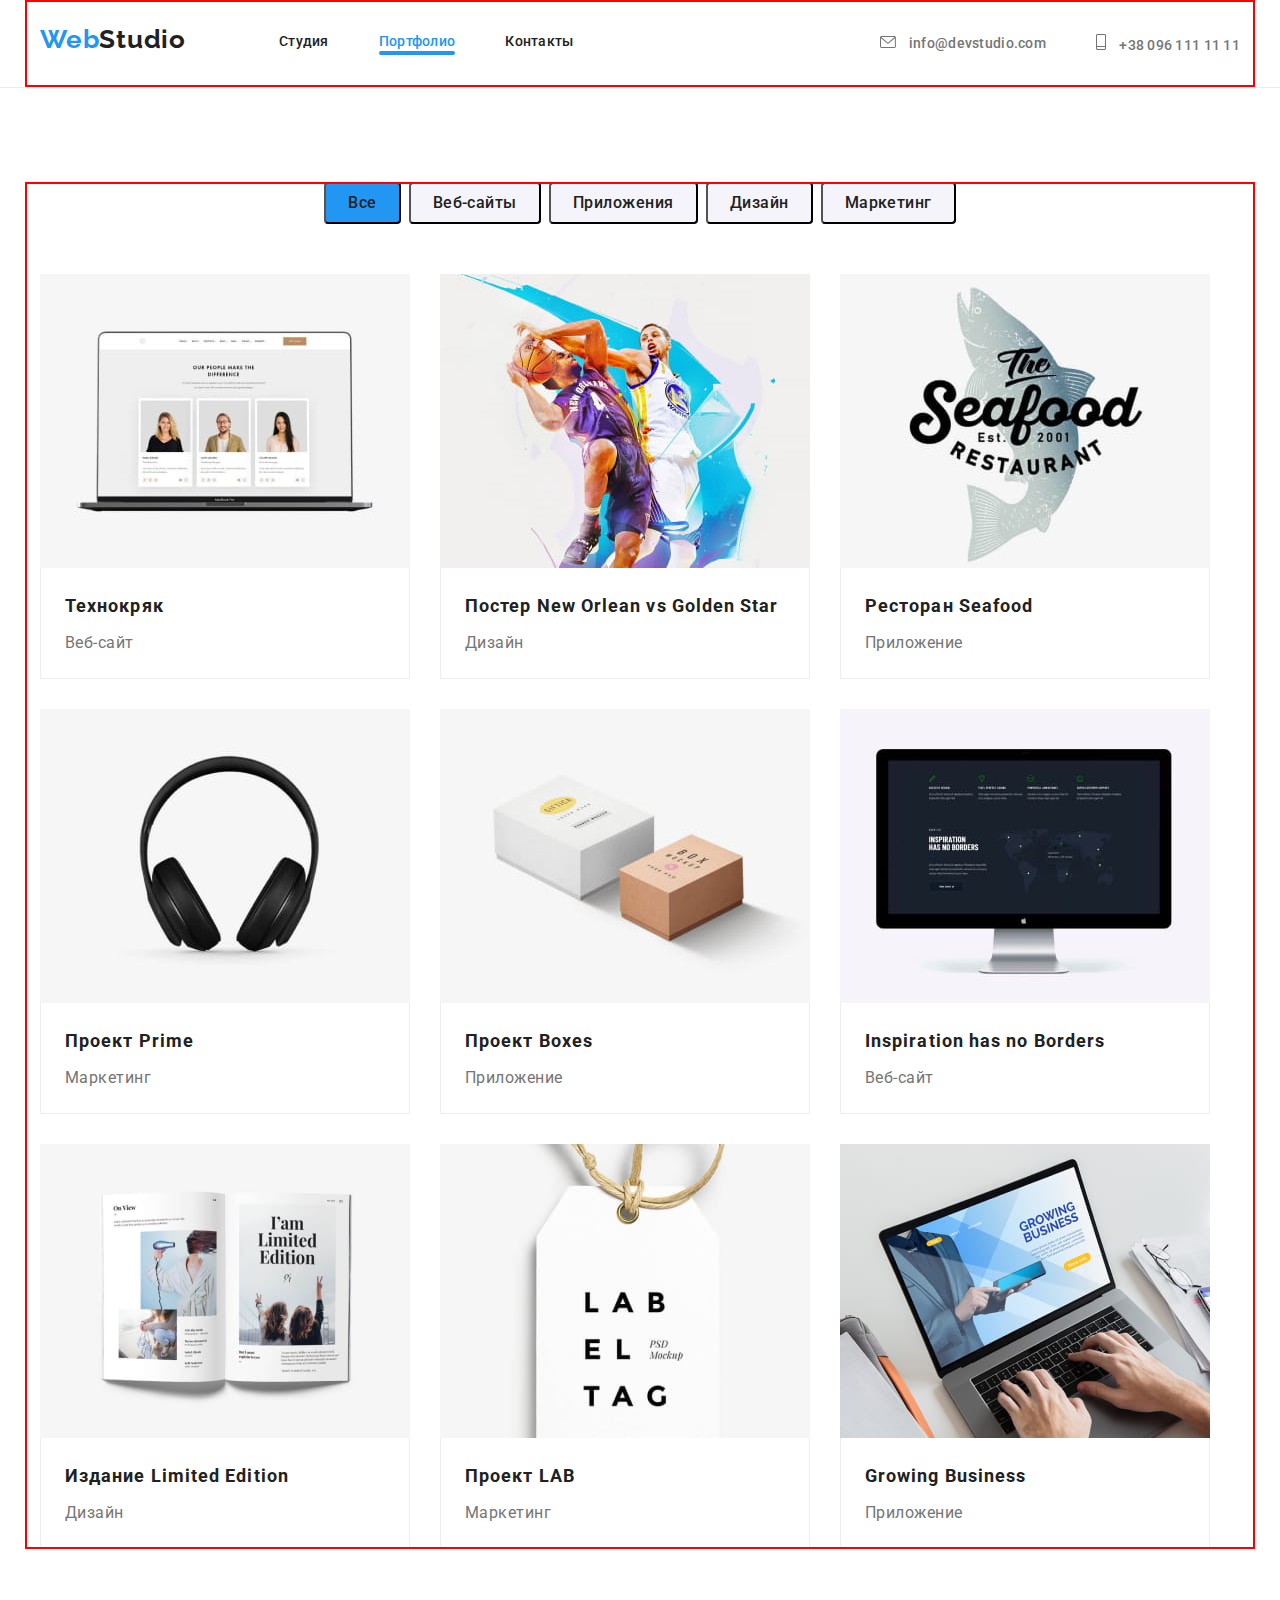
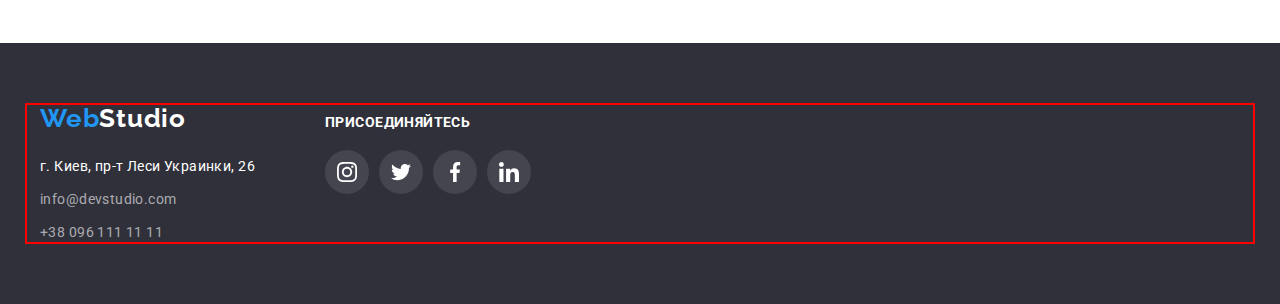
==== portfolio.html @ d6444de2 "Initial commit" ====
<!DOCTYPE html>
<html lang="ru">
  <head>
    <meta charset="UTF-8" />
    <meta http-equiv="X-UA-Compatible" content="IE=edge" />
    <meta name="viewport" content="width=device-width, initial-scale=1.0" />
    <title>WebStudio</title>
    <!--Fonts start-->
    <link rel="preconnect" href="https://fonts.googleapis.com" />
    <link rel="preconnect" href="https://fonts.gstatic.com" crossorigin />
    <link
      href="https://fonts.googleapis.com/css2?family=Raleway:wght@700&family=Roboto:wght@400;500;700;900&display=swap"
      rel="stylesheet"
    />
    <!--Fonts end-->

    <!--Normalize  start-->
    <link
      rel="stylesheet"
      href="https://cdnjs.cloudflare.com/ajax/libs/modern-normalize/1.1.0/modern-normalize.min.css"
      integrity="sha512-wpPYUAdjBVSE4KJnH1VR1HeZfpl1ub8YT/NKx4PuQ5NmX2tKuGu6U/JRp5y+Y8XG2tV+wKQpNHVUX03MfMFn9Q=="
      crossorigin="anonymous"
      referrerpolicy="no-referrer"
    />
    <!--Normalize  end-->
    <link rel="stylesheet" href="./css/styles.css" />
  </head>
  <body>
    <!--header section-->

    <header class="header">
      <div class="conteiner header-conteiner">
        <nav class="header-nav">
          <ul class="header-list list">
            <li>
              <a class="logo link loglin" href="" lang="en"
                >Web<span class="logo-word link">Studio</span>
              </a>
            </li>
            <li class="header-item">
              <a class="header-link link" href="./index.html">Студия</a>
            </li>
            <li class="header-item">
              <a class="header-link header-link-current link" href="">Портфолио</a>
            </li>
            <li class="header-item">
              <a class="header-link link" href="">Контакты</a>
            </li>
          </ul>
        </nav>

        <ul class="header-contacts list">
          <li>
            <a class="contacts-link link conttel" href="mailto:info@devstudio.com">
              <svg class="header-icon icon icon-letter" width="16" height="12">
                <use href="./images/icons.svg#icon-envelope-hover"></use>
              </svg>
              info@devstudio.com
            </a>
          </li>
          <li>
            <a class="contacts-link link" href="tel:+380961111111">
              <svg class="header-icon icon icon-tel" width="10" height="16">
                <use href="./images/icons.svg#icon-vector"></use>
              </svg>
              +38 096 111 11 11</a
            >
          </li>
        </ul>
      </div>
    </header>

    <!--main section-->

    <main>
      <section class="portfolio-sections">
        <div class="conteiner">
          <h1 hidden>Основні розділи сайту</h1>
          <ul class="portfolio-menu list">
            <li class="menu item">
              <button class="btn light-btn current-btn" type="button">Все</button>
            </li>
            <li class="menu item">
              <button class="btn light-btn" type="button">Веб-сайты</button>
            </li>
            <li class="menu item">
              <button class="btn light-btn" type="button">Приложения</button>
            </li>
            <li class="menu item">
              <button class="btn light-btn" type="button">Дизайн</button>
            </li>
            <li class="menu item">
              <button class="btn light-btn" type="button">Маркетинг</button>
            </li>
          </ul>

          <ul class="portfolio-content list">
            <li class="content-list">
              <a class="content-item link" href="">
                <img
                  class="portfolio-pic"
                  src="./images/projec/tehno.jpg"
                  alt="Проект 1"
                  width="370"
                />
                <div class="flex-portfolio">
                  <h2 class="portfolio-title link">Технокряк</h2>
                  <p class="portfolio-subtitle link">Веб-сайт</p>
                </div>
              </a>
            </li>

            <li class="content-list">
              <a class="content-item link" href="">
                <img
                  class="portfolio-pic"
                  src="./images/projec/poster.jpg"
                  alt="Проект 2"
                  width="370"
                />
                <div class="flex-portfolio">
                  <h2 class="portfolio-title">Постер New Orlean vs Golden Star</h2>
                  <p class="portfolio-subtitle">Дизайн</p>
                </div>
              </a>
            </li>

            <li class="content-list">
              <a class="content-item link" href="">
                <img
                  class="portfolio-pic"
                  src="./images/projec/restaurant.jpg"
                  alt="Проект 3"
                  width="370"
                />
                <div class="flex-portfolio">
                  <h2 class="portfolio-title">Ресторан Seafood</h2>
                  <p class="portfolio-subtitle">Приложение</p>
                </div>
              </a>
            </li>

            <li class="content-list">
              <a class="content-item link" href="">
                <img
                  class="portfolio-pic"
                  src="./images/projec/prime.jpg"
                  alt="Проект 4"
                  width="370"
                />
                <div class="flex-portfolio">
                  <h2 class="portfolio-title">Проект Prime</h2>
                  <p class="portfolio-subtitle">Маркетинг</p>
                </div>
              </a>
            </li>

            <li class="content-list">
              <a class="content-item link" href="">
                <img
                  class="portfolio-pic"
                  src="./images/projec/boxes.jpg"
                  alt="Проект 5"
                  width="370"
                />
                <div class="flex-portfolio">
                  <h2 class="portfolio-title">Проект Boxes</h2>
                  <p class="portfolio-subtitle">Приложение</p>
                </div>
              </a>
            </li>

            <li class="content-list">
              <a class="content-item link" href="">
                <img
                  class="portfolio-pic"
                  src="./images/projec/inspiration.jpg"
                  alt="Проект 6"
                  width="370"
                />
                <div class="flex-portfolio">
                  <h2 class="portfolio-title">Inspiration has no Borders</h2>
                  <p class="portfolio-subtitle">Веб-сайт</p>
                </div>
              </a>
            </li>

            <li class="content-list">
              <a class="content-item link" href="">
                <img
                  class="portfolio-pic"
                  src="./images/projec/edition.jpg"
                  alt="Проект 7"
                  width="370"
                />
                <div class="flex-portfolio">
                  <h2 class="portfolio-title">Издание Limited Edition</h2>
                  <p class="portfolio-subtitle">Дизайн</p>
                </div>
              </a>
            </li>

            <li class="content-list">
              <a class="content-item link" href="">
                <img
                  class="portfolio-pic"
                  src="./images/projec/lab.jpg"
                  alt="Проект 8"
                  width="370"
                />
                <div class="flex-portfolio">
                  <h2 class="portfolio-title">Проект LAB</h2>
                  <p class="portfolio-subtitle">Маркетинг</p>
                </div>
              </a>
            </li>

            <li class="content-list">
              <a class="content-item link" href="">
                <img
                  class="portfolio-pic"
                  src="./images/projec/business.jpg"
                  alt="Проект 9"
                  width="370"
                />
                <div class="flex-portfolio">
                  <h2 class="portfolio-title">Growing Business</h2>
                  <p class="portfolio-subtitle">Приложение</p>
                </div>
              </a>
            </li>
          </ul>
        </div>
      </section>
    </main>

    <!--footer section-->

    <footer class="footer">
      <div class="conteiner foot-cont">
        <div class="footer-conteiner">
          <a class="logo link footlog" href="" lang="en"
            >Web<span class="footer-logo-word link">Studio</span>
          </a>

          <address class="footer-contacts">
            <ul class="contacts-list list">
              <li class="contacts-item">
                <a
                  class="contacts-link-add link"
                  href="https://goo.gl/maps/pwJf7TVeDmPE7f2x8"
                  target="_blank"
                  rel="noopener noreferrer"
                  >г. Киев, пр-т Леси Украинки, 26</a
                >
              </li>
              <li class="contacts-item">
                <a class="footer-contacts-link link" href="mailto:info@devstudio.com"
                  >info@devstudio.com</a
                >
              </li>
              <li class="contacts-item">
                <a class="footer-contacts-link link" href="tel:+380961111111">+38 096 111 11 11</a>
              </li>
            </ul>
          </address>
        </div>
        <div class="conteiner-socials">
          <h4 class="footer-socials">присоединяйтесь</h4>
          <ul class="footer-socials-list">
            <li class="footer-socials-item">
              <a
                class="footer-socials-link link"
                href=""
                target="_blank"
                rel="noopener noreferrer"
                aria-label="instagram"
              >
                <svg class="footer-socials-icon" width="20" height="20">
                  <use href="./images/icons.svg#icon-instagram"></use>
                </svg>
              </a>
            </li>
            <li class="footer-socials-item">
              <a
                class="footer-socials-link link"
                href=""
                target="_blank"
                rel="noopener noreferrer"
                aria-label="twitter"
              >
                <svg class="footer-socials-icon" width="20" height="20">
                  <use href="./images/icons.svg#icon-twitter"></use></svg
              ></a>
            </li>
            <li class="footer-socials-item">
              <a
                class="footer-socials-link link"
                href=""
                target="_blank"
                rel="noopener noreferrer"
                aria-label="facebook"
              >
                <svg class="footer-socials-icon" width="20" height="20">
                  <use href="./images/icons.svg#icon-facebook"></use></svg
              ></a>
            </li>
            <li class="footer-socials-item">
              <a
                class="footer-socials-link link"
                href=""
                target="_blank"
                rel="noopener noreferrer"
                aria-label="linkedin"
              >
                <svg class="footer-socials-icon" width="20" height="20">
                  <use href="./images/icons.svg#icon-linkedin"></use></svg
              ></a>
            </li>
          </ul>
        </div>
      </div>
    </footer>
  </body>
</html>
---- css/styles.css ----
:root {
  /* fonts */
  --main-font: 'Roboto', sans-serif;
  --secondary-font: 'Raleway', sans-serif;

  /* text color */
  --title-text-cl: #212121;
  --uppertitle-cl: #757575;

  /* bg color */
  --grey-bg-cl: #757575;
  --dark-bg-cl: #2f303a;
  --acent-cl: #2196f3;

  /* others */
  --indent: 30px;
  --items: 4;
}

/* reset styles */

a {
  text-decoration: none;
  color: currentColor;
}

h1,
h2,
h3,
h4,
p {
  list-style: none;
  margin: 0;
}
ul {
  list-style: none;
  padding: 0;
  margin: 0;
}

img {
  display: block;
}

.link {
  text-decoration: none;
  color: currentColor;
}

.list {
  list-style: none;
}
.logo {
  font-family: var(--secondary-font);
  color: #2196f3;
  font-weight: 700;
  font-size: 26px;
  line-height: calc(31 / 26);
  letter-spacing: 0.03em;
}

.logo-word {
  color: var(--title-text-cl);
}
.footer-logo-word {
  color: #ffffff;
}

/* base style */

body {
  font-family: var(--main-font);
  color: var(--title-text-cl);
  margin: 0;
}

.conteiner {
  width: 1200px;
  margin-left: auto;
  margin-right: auto;
  padding-left: 15px;
  padding-right: 15px;
  outline: 2px solid red;
  outline-offset: -2px;
}

/* header */

.header {
  border-bottom: 1px solid #ececec;
  background-color: #ffffff;
}

.header-link {
  display: block;
  padding-top: 32px;
  padding-bottom: 32px;

  font-weight: 500;
  font-size: 14px;
  line-height: calc(16 / 12);
  letter-spacing: 0.02em;
  color: var(--title-text-cl);
}

.header-link:hover,
.header-link:focus {
  color: var(--acent-cl);
}

.header-link-current::after {
  content: ' ';
  display: block;
  width: 100%;
  height: 4px;
  border-radius: 2px;
  background-color: var(--acent-cl);
}

.header-conteiner {
  display: flex;
  align-items: center;
}

.header-contacts {
  display: flex;
  margin-left: auto;
  align-items: center;
  font-weight: 500;
  font-size: 14px;
  line-height: calc(16 / 14);
  letter-spacing: 0.02em;
}

.loglin {
  display: flex;
  margin-top: 24px;
}

.contacts-link {
  color: #757575;
}

.conttel {
  margin-right: 50px;
}

.contacts-link:hover,
.contacts-link:focus {
  color: var(--acent-cl);
}

.header-list {
  display: flex;
}

.header-item {
  margin-left: 93px;
}

.header-list .header-item + .header-item {
  margin-left: 50px;
}

/* btn */

.btn {
  font-family: 'Roboto';
  cursor: pointer;
  font-weight: 700;
  font-size: 16px;
  line-height: calc(30 / 16);
  letter-spacing: 0.06em;
  color: #ffffff;
  background: var(--acent-cl);
}
.light-btn {
  padding-top: 6px;
  padding-bottom: 6px;
  padding-left: 22px;
  padding-right: 22px;

  font-weight: 500;
  font-size: 16px;
  line-height: calc(26 / 16);
  letter-spacing: 0.03em;

  border-radius: 4px;

  color: #212121;
  background: #f5f4fa;
}
.darc-btn {
  text-align: center;
  min-width: 200px;
  height: 50px;
  left: 700px;
  top: 430px;
  padding: 10px 32px;
  box-shadow: 0px 4px 4px rgba(0, 0, 0, 0.15);
  border-radius: 4px;
}

.current-btn {
  background-color: var(--acent-cl);
}

.light-btn:focus,
.light-btn:hover {
  color: #ffffff;
  background-color: #2587d6;
}

/* hero section */

.hero {
  height: 600px;
  max-width: 1600px;
  margin-left: auto;
  margin-right: auto;

  background: #c4c4c4;
  background-image: linear-gradient(to right, rgba(47, 48, 58, 0.4), rgba(47, 48, 58, 0.4)),
    url(../images/hero/hero-bg.jpg);
  background-repeat: no-repeat;
  background-position: center;
  background-size: cover;
}

.hero-section {
  text-align: center;
  padding-top: 200px;
  padding-bottom: 200px;

  color: #ffffff;
}

.hero-title {
  font-weight: 900;
  font-size: 44px;
  line-height: calc(60 / 44);
  letter-spacing: 0.06em;
  text-transform: uppercase;
  margin-bottom: 30px;
}

.feature-section {
  padding-top: 94px;
  padding-bottom: 94px;
}

.feature-item-title {
  font-weight: 700;
  font-size: 14px;
  line-height: calc(16 / 14);
  letter-spacing: 0.03em;
  text-transform: uppercase;
  color: #212121;
  margin-top: 30px;
  margin-bottom: 10px;
}

.feature-item-uppertitle {
  font-weight: 400;
  font-size: 14px;
  line-height: calc(24 / 14);
  letter-spacing: 0.03em;
  color: #757575;
}

.feature-item {
  width: 270px;
  margin-right: 30px;
}

.feature-list {
  display: flex;
}

.feature-item:last-child {
  margin-right: 0;
}

.about-list {
  display: flex;
}

.about-item {
  width: 370px;
}

.about-list .about-item + .about-item {
  margin-left: 30px;
}

.team-section {
  background-color: #f5f4fa;
  padding-top: 94px;
  padding-bottom: 94px;
}

.about-section {
  padding-bottom: 94px;
}

.team-uppertitle {
  margin-bottom: 50px;
  text-align: center;
}

.about-uppertitle,
.team-uppertitle,
.clients-uppertitle {
  margin-bottom: 50px;
  text-align: center;
  font-weight: 700;
  font-size: 36px;
  line-height: calc(42 / 36);
  letter-spacing: 0.03em;
  color: #212121;
}

.team-name {
  margin-bottom: 10px;
  text-align: center;
  font-weight: 500;
  font-size: 16px;
  line-height: calc(19 / 16);
  letter-spacing: 0.03em;

  color: #212121;
}
.team-position {
  margin-bottom: 16px;
  text-align: center;
  font-weight: 400;
  font-size: 16px;
  line-height: calc(19 / 16);
  letter-spacing: 0.03em;

  color: #757575;
}

.team-list {
  display: flex;
  margin: -15px;
}

.team-item {
  margin: 15px;
  background: #ffffff;
  box-shadow: 0px 1px 3px rgba(0, 0, 0, 0.12), 0px 1px 1px rgba(0, 0, 0, 0.14),
    0px 2px 1px rgba(0, 0, 0, 0.2);
  border-radius: 0px 0px 4px 4px;
}

.team-wrapper {
  padding-top: 30px;
  padding-bottom: 30px;
  padding-left: 5px;
  padding-right: 5px;
}

/* footer */

.footer {
  background-color: var(--dark-bg-cl);
  padding-top: 60px;
  padding-bottom: 60px;
}

.footlog {
  display: flex;
  margin-bottom: 20px;
}

.contacts-list {
  font-family: 'Roboto';
  font-style: normal;
  font-weight: 400;
  font-size: 14px;
  line-height: calc(24 / 14);
  letter-spacing: 0.03em;
  color: #ffffff;
}
.contacts-link-add {
  font-family: 'Roboto';
  font-style: normal;
  font-weight: 400;
  font-size: 14px;
  line-height: calc(24 / 14);
  letter-spacing: 0.03em;
}
.footer-contacts-link {
  color: rgba(255, 255, 255, 0.6);
}

.contacts-list .contacts-item + .contacts-item {
  margin-top: 9px;
}

/* Портфолио */

.portfolio-sections {
  padding-top: 94px;
  padding-bottom: 94px;
}

.portfolio-title {
  margin-bottom: 4px;
  font-weight: 700;
  font-size: 18px;
  line-height: calc(36 / 18);
  letter-spacing: 0.06em;
  color: #212121;
}

.portfolio-subtitle {
  font-weight: 400;
  font-size: 16px;
  line-height: calc(30 / 16);
  letter-spacing: 0.03em;
  color: #757575;
}

.portfolio-menu {
  margin-bottom: 50px;
  display: flex;
  justify-content: center;
  gap: 8px;
}

.content-list {
  box-sizing: border-box;
  flex-basis: calc((100% - var(--indent) * (var(--items) - 1)) / var(--items));
}

.content-list:hover,
.content-list:focus {
  box-shadow: 0px 1px 1px rgba(0, 0, 0, 0.12), 0px 4px 4px rgba(0, 0, 0, 0.06),
    1px 4px 6px rgba(0, 0, 0, 0.16);
}

.portfolio-content {
  display: flex;
  flex-wrap: wrap;
  gap: var(--indent);
}

.flex-portfolio {
  border: 1px solid #eeeeee;
  border-top: none;
  padding: 20px 24px;
}

/* Контакты */

/* socials icons */

.contacts-link {
  align-items: center;
}

.socials-link {
  display: flex;
  align-items: center;
  justify-content: center;

  width: 44px;
  height: 44px;
  color: #afb1b8;
  border-radius: 50%;
}
.socials-list {
  display: flex;
  align-items: center;
  justify-content: center;
  gap: 10px;
}

.socials-link:hover,
.socials-link:focus {
  color: #ffffff;
  background-color: #2196f3;
}

.socials-icon {
  fill: currentColor;
}

.conteiner-socials {
  align-items: baseline;
  display: flex;
  justify-content: center;
}

.footer-socials {
  margin-bottom: 20px;
  font-weight: 700;
  font-size: 14px;
  line-height: calc(16 / 14);
  letter-spacing: 0.03em;
  text-transform: uppercase;
  color: #ffffff;
}

.footer-socials-link {
  display: flex;
  align-items: center;
  justify-content: center;

  width: 44px;
  height: 44px;
  color: #ffffff;
  background: rgba(255, 255, 255, 0.1);
  border-radius: 50%;
}
.footer-socials-list {
  display: flex;
  align-items: center;
  justify-content: center;
  gap: 10px;
}

.footer-socials-link:hover,
.footer-socials-link:focus {
  color: #ffffff;
  background-color: #2196f3;
}

.footer-socials-icon {
  fill: currentColor;
}

.foot-cont {
  display: flex;
  align-items: baseline;
  gap: 70px;
}

.conteiner-socials {
  display: inline-block;
  flex-wrap: wrap;
}

.clients-section {
  padding-top: 94px;
  padding-bottom: 94px;
  background: #ffffff;
}

.clients-link {
  display: flex;
  align-items: center;
  justify-content: center;
  width: 170px;
  height: 92px;
  color: #afb1b8;
  border: 1px solid #afb1b8;
  border-radius: 4px;
}
.clients-list {
  display: flex;
  align-items: center;
  justify-content: center;
  gap: 30px;
}

.clients-link:hover,
.clients-link:focus {
  color: #ffffff;
}

.clients-icon {
  fill: currentColor;
}

.feature-link {
  display: flex;
  align-items: center;
  justify-content: center;
  width: 270px;
  height: 120px;
  background: #f5f4fa;
  border-radius: 4px;
}

.clients-icon:hover,
.clients-icon:focus,
.clients-link:hover,
.clients-link:focus {
  --color3: var(--acent-cl);
  --color2: var(--acent-cl);
  border: 1px solid var(--acent-cl);
}

.feature-icon:hover {
  stroke: var(--acent-cl);
}

.icon-letter {
  margin-right: 10px;
  fill: currentColor;
}

.icon-tel {
  margin-right: 10px;
  fill: currentColor;
}

.icon-letter:hover,
.icon-letter:focus,
.header-link-current {
  color: var(--acent-cl);
}

.contacts-link:hover,
.contacts-link:focus {
  color: var(--acent-cl);
}
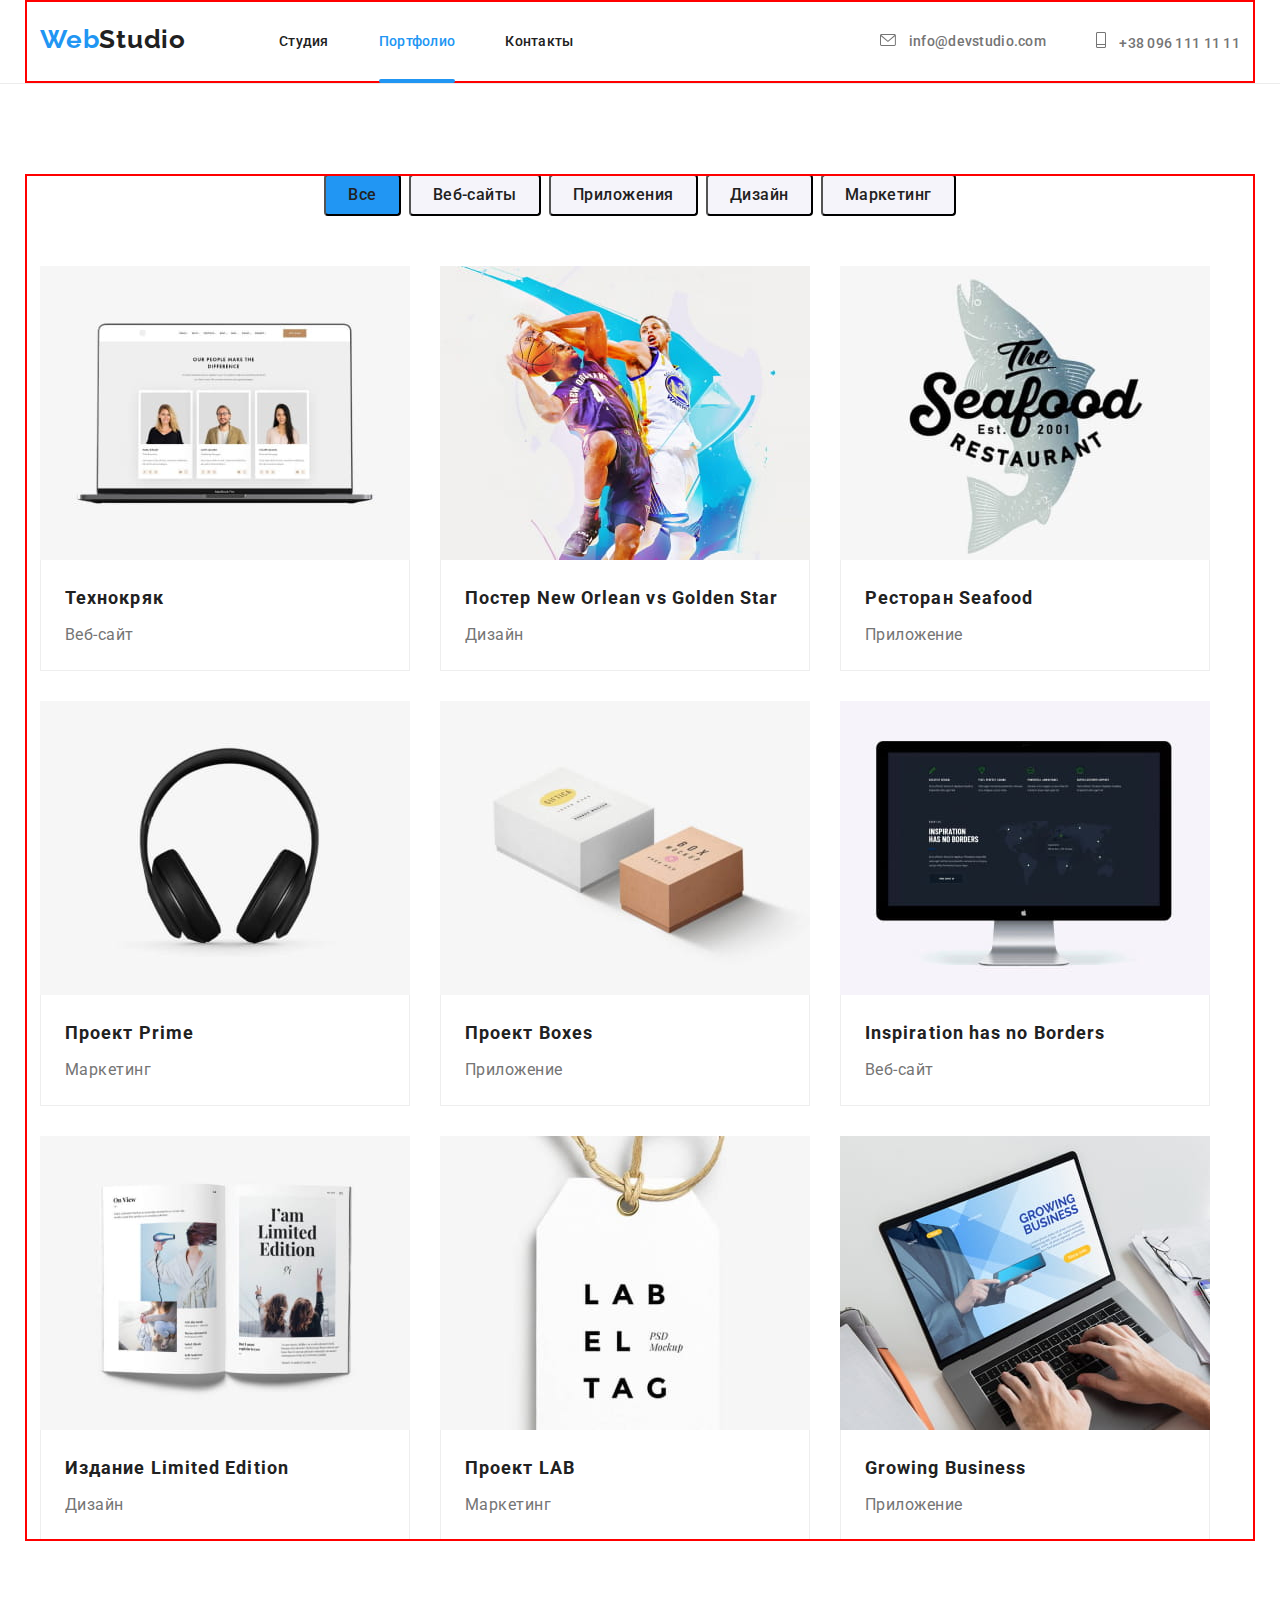
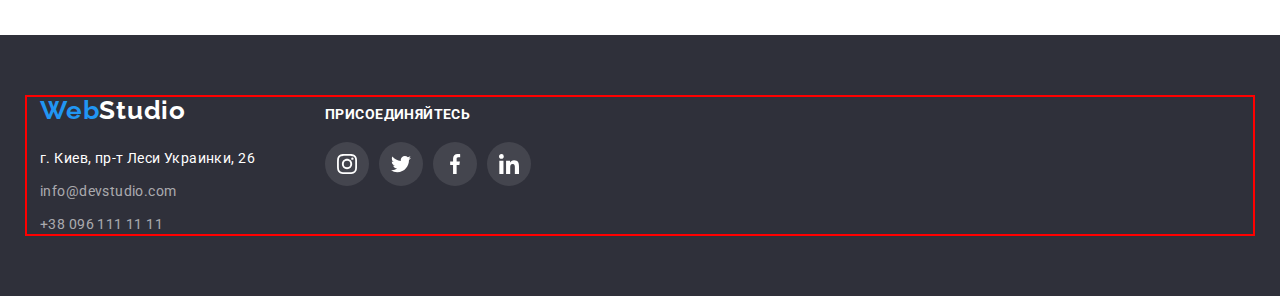
==== commit 734ec22f: "new" ====
--- a/portfolio.html
+++ b/portfolio.html
@@ -97,12 +97,21 @@
           <ul class="portfolio-content list">
             <li class="content-list">
               <a class="content-item link" href="">
-                <img
-                  class="portfolio-pic"
-                  src="./images/projec/tehno.jpg"
-                  alt="Проект 1"
-                  width="370"
-                />
+                <div class="portfolio-foto">
+                  <img
+                    class="portfolio-pic"
+                    src="./images/projec/tehno.jpg"
+                    alt="Проект 1"
+                    width="370"
+                  />
+                  <div class="portfolio-overlay">
+                    <p class="portfolio-overlay-text">
+                      Ресурс предлагает комплексные предложения с разным уровнем функционала и
+                      сервисов. Все это позволит посетителю получить исчерпывающие сведения о
+                      компании или частном лице.
+                    </p>
+                  </div>
+                </div>
                 <div class="flex-portfolio">
                   <h2 class="portfolio-title link">Технокряк</h2>
                   <p class="portfolio-subtitle link">Веб-сайт</p>
--- a/css/styles.css
+++ b/css/styles.css
@@ -72,6 +72,7 @@
   font-family: var(--main-font);
   color: var(--title-text-cl);
   margin: 0;
+  padding-top: 80px;
 }
 
 .conteiner {
@@ -89,6 +90,12 @@
 .header {
   border-bottom: 1px solid #ececec;
   background-color: #ffffff;
+
+  position: fixed;
+  width: 100%;
+  top: 0;
+  left: 0;
+  min-height: 80px;
 }
 
 .header-link {
@@ -108,13 +115,19 @@
   color: var(--acent-cl);
 }
 
+.header-item {
+  position: relative;
+}
+
 .header-link-current::after {
-  content: ' ';
-  display: block;
+  position: absolute;
+  bottom: 0;
+  left: 0;
+  content: '';
   width: 100%;
   height: 4px;
   border-radius: 2px;
-  background-color: var(--acent-cl);
+  background-color: #2196f3;
 }
 
 .header-conteiner {
@@ -208,7 +221,7 @@
 .light-btn:focus,
 .light-btn:hover {
   color: #ffffff;
-  background-color: #2587d6;
+  background-color: #2196f3;
 }
 
 /* hero section */
@@ -453,6 +466,36 @@
   padding: 20px 24px;
 }
 
+/* Портфолио текст */
+
+.portfolio-foto {
+  position: relative;
+  overflow: hidden;
+}
+.portfolio-overlay {
+  position: absolute;
+  display: block;
+  bottom: 0;
+  left: 0;
+  width: 100%;
+  height: 100%;
+  background-color: rgba(33, 150, 243, 0.9);
+  transform: translateY(100%);
+  transition: transform 250ms cubic-bezier(0.4, 0, 0.2, 1);
+}
+.portfolio-overlay-text {
+  padding: 63px 24px;
+  font-weight: 400;
+  font-size: 18px;
+  line-height: calc(28 / 18);
+  letter-spacing: 0.03em;
+  color: #ffffff;
+}
+.portfolio-foto:hover .portfolio-overlay {
+  transform: translateY(0);
+  opacity: 1;
+}
+
 /* Контакты */
 
 /* socials icons */
@@ -585,8 +628,6 @@
   border-radius: 4px;
 }
 
-.clients-icon:hover,
-.clients-icon:focus,
 .clients-link:hover,
 .clients-link:focus {
   --color3: var(--acent-cl);
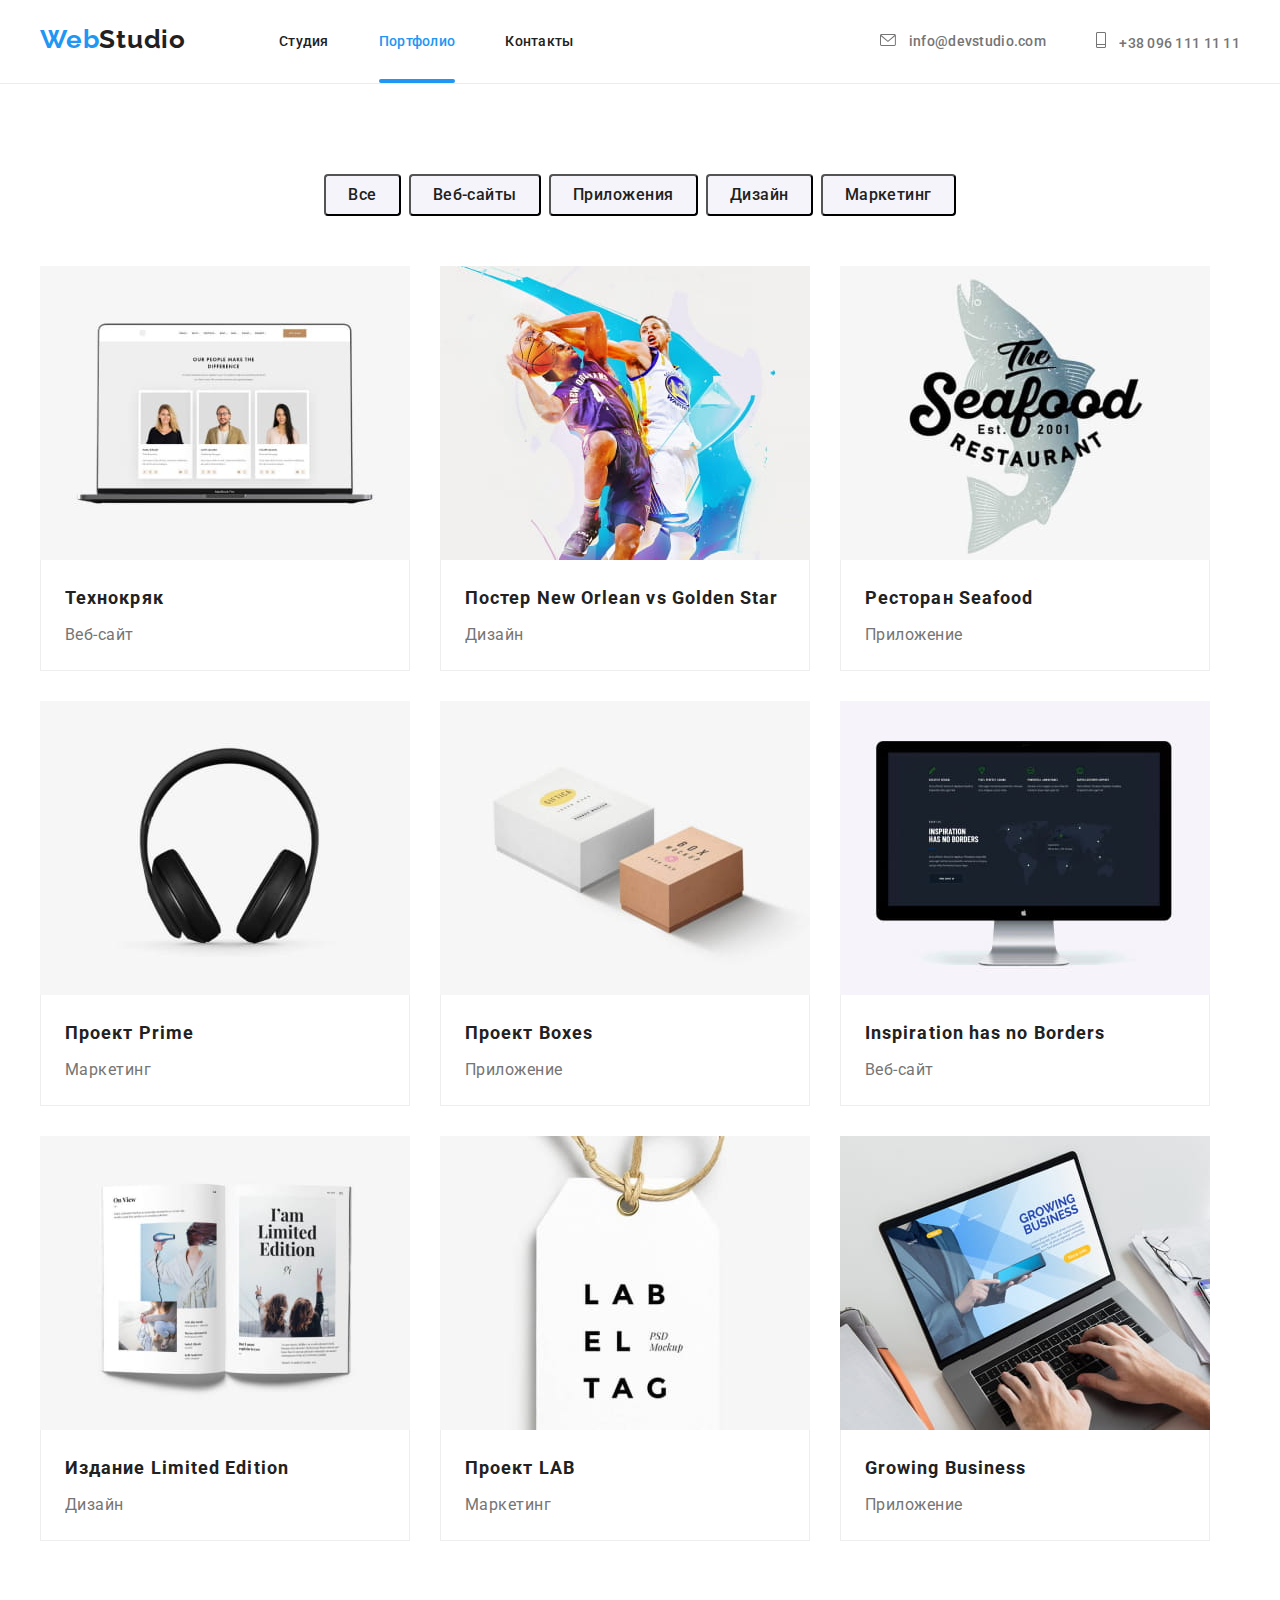
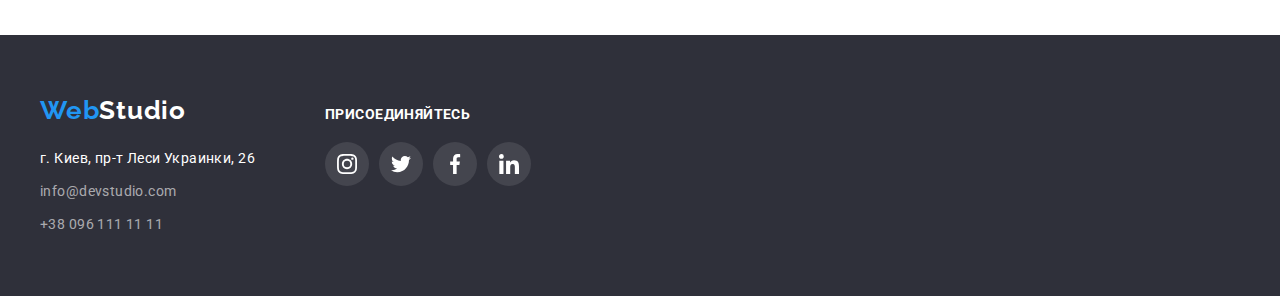
==== commit a30cbba4: "new" ====
--- a/portfolio.html
+++ b/portfolio.html
@@ -78,7 +78,7 @@
           <h1 hidden>Основні розділи сайту</h1>
           <ul class="portfolio-menu list">
             <li class="menu item">
-              <button class="btn light-btn current-btn" type="button">Все</button>
+              <button class="btn light-btn" type="button">Все</button>
             </li>
             <li class="menu item">
               <button class="btn light-btn" type="button">Веб-сайты</button>
@@ -121,12 +121,21 @@
 
             <li class="content-list">
               <a class="content-item link" href="">
-                <img
-                  class="portfolio-pic"
-                  src="./images/projec/poster.jpg"
-                  alt="Проект 2"
-                  width="370"
-                />
+                <div class="portfolio-foto">
+                  <img
+                    class="portfolio-pic"
+                    src="./images/projec/poster.jpg"
+                    alt="Проект 2"
+                    width="370"
+                  />
+                  <div class="portfolio-overlay">
+                    <p class="portfolio-overlay-text">
+                      Ресурс предлагает комплексные предложения с разным уровнем функционала и
+                      сервисов. Все это позволит посетителю получить исчерпывающие сведения о
+                      компании или частном лице.
+                    </p>
+                  </div>
+                </div>
                 <div class="flex-portfolio">
                   <h2 class="portfolio-title">Постер New Orlean vs Golden Star</h2>
                   <p class="portfolio-subtitle">Дизайн</p>
@@ -136,12 +145,21 @@
 
             <li class="content-list">
               <a class="content-item link" href="">
-                <img
-                  class="portfolio-pic"
-                  src="./images/projec/restaurant.jpg"
-                  alt="Проект 3"
-                  width="370"
-                />
+                <div class="portfolio-foto">
+                  <img
+                    class="portfolio-pic"
+                    src="./images/projec/restaurant.jpg"
+                    alt="Проект 3"
+                    width="370"
+                  />
+                  <div class="portfolio-overlay">
+                    <p class="portfolio-overlay-text">
+                      Ресурс предлагает комплексные предложения с разным уровнем функционала и
+                      сервисов. Все это позволит посетителю получить исчерпывающие сведения о
+                      компании или частном лице.
+                    </p>
+                  </div>
+                </div>
                 <div class="flex-portfolio">
                   <h2 class="portfolio-title">Ресторан Seafood</h2>
                   <p class="portfolio-subtitle">Приложение</p>
@@ -151,12 +169,21 @@
 
             <li class="content-list">
               <a class="content-item link" href="">
-                <img
-                  class="portfolio-pic"
-                  src="./images/projec/prime.jpg"
-                  alt="Проект 4"
-                  width="370"
-                />
+                <div class="portfolio-foto">
+                  <img
+                    class="portfolio-pic"
+                    src="./images/projec/prime.jpg"
+                    alt="Проект 4"
+                    width="370"
+                  />
+                  <div class="portfolio-overlay">
+                    <p class="portfolio-overlay-text">
+                      Ресурс предлагает комплексные предложения с разным уровнем функционала и
+                      сервисов. Все это позволит посетителю получить исчерпывающие сведения о
+                      компании или частном лице.
+                    </p>
+                  </div>
+                </div>
                 <div class="flex-portfolio">
                   <h2 class="portfolio-title">Проект Prime</h2>
                   <p class="portfolio-subtitle">Маркетинг</p>
@@ -166,12 +193,21 @@
 
             <li class="content-list">
               <a class="content-item link" href="">
-                <img
-                  class="portfolio-pic"
-                  src="./images/projec/boxes.jpg"
-                  alt="Проект 5"
-                  width="370"
-                />
+                <div class="portfolio-foto">
+                  <img
+                    class="portfolio-pic"
+                    src="./images/projec/boxes.jpg"
+                    alt="Проект 5"
+                    width="370"
+                  />
+                  <div class="portfolio-overlay">
+                    <p class="portfolio-overlay-text">
+                      Ресурс предлагает комплексные предложения с разным уровнем функционала и
+                      сервисов. Все это позволит посетителю получить исчерпывающие сведения о
+                      компании или частном лице.
+                    </p>
+                  </div>
+                </div>
                 <div class="flex-portfolio">
                   <h2 class="portfolio-title">Проект Boxes</h2>
                   <p class="portfolio-subtitle">Приложение</p>
@@ -181,12 +217,21 @@
 
             <li class="content-list">
               <a class="content-item link" href="">
-                <img
-                  class="portfolio-pic"
-                  src="./images/projec/inspiration.jpg"
-                  alt="Проект 6"
-                  width="370"
-                />
+                <div class="portfolio-foto">
+                  <img
+                    class="portfolio-pic"
+                    src="./images/projec/inspiration.jpg"
+                    alt="Проект 6"
+                    width="370"
+                  />
+                  <div class="portfolio-overlay">
+                    <p class="portfolio-overlay-text">
+                      Ресурс предлагает комплексные предложения с разным уровнем функционала и
+                      сервисов. Все это позволит посетителю получить исчерпывающие сведения о
+                      компании или частном лице.
+                    </p>
+                  </div>
+                </div>
                 <div class="flex-portfolio">
                   <h2 class="portfolio-title">Inspiration has no Borders</h2>
                   <p class="portfolio-subtitle">Веб-сайт</p>
@@ -196,12 +241,21 @@
 
             <li class="content-list">
               <a class="content-item link" href="">
-                <img
-                  class="portfolio-pic"
-                  src="./images/projec/edition.jpg"
-                  alt="Проект 7"
-                  width="370"
-                />
+                <div class="portfolio-foto">
+                  <img
+                    class="portfolio-pic"
+                    src="./images/projec/edition.jpg"
+                    alt="Проект 7"
+                    width="370"
+                  />
+                  <div class="portfolio-overlay">
+                    <p class="portfolio-overlay-text">
+                      Ресурс предлагает комплексные предложения с разным уровнем функционала и
+                      сервисов. Все это позволит посетителю получить исчерпывающие сведения о
+                      компании или частном лице.
+                    </p>
+                  </div>
+                </div>
                 <div class="flex-portfolio">
                   <h2 class="portfolio-title">Издание Limited Edition</h2>
                   <p class="portfolio-subtitle">Дизайн</p>
@@ -211,12 +265,21 @@
 
             <li class="content-list">
               <a class="content-item link" href="">
-                <img
-                  class="portfolio-pic"
-                  src="./images/projec/lab.jpg"
-                  alt="Проект 8"
-                  width="370"
-                />
+                <div class="portfolio-foto">
+                  <img
+                    class="portfolio-pic"
+                    src="./images/projec/lab.jpg"
+                    alt="Проект 8"
+                    width="370"
+                  />
+                  <div class="portfolio-overlay">
+                    <p class="portfolio-overlay-text">
+                      Ресурс предлагает комплексные предложения с разным уровнем функционала и
+                      сервисов. Все это позволит посетителю получить исчерпывающие сведения о
+                      компании или частном лице.
+                    </p>
+                  </div>
+                </div>
                 <div class="flex-portfolio">
                   <h2 class="portfolio-title">Проект LAB</h2>
                   <p class="portfolio-subtitle">Маркетинг</p>
@@ -226,12 +289,21 @@
 
             <li class="content-list">
               <a class="content-item link" href="">
-                <img
-                  class="portfolio-pic"
-                  src="./images/projec/business.jpg"
-                  alt="Проект 9"
-                  width="370"
-                />
+                <div class="portfolio-foto">
+                  <img
+                    class="portfolio-pic"
+                    src="./images/projec/business.jpg"
+                    alt="Проект 9"
+                    width="370"
+                  />
+                  <div class="portfolio-overlay">
+                    <p class="portfolio-overlay-text">
+                      Ресурс предлагает комплексные предложения с разным уровнем функционала и
+                      сервисов. Все это позволит посетителю получить исчерпывающие сведения о
+                      компании или частном лице.
+                    </p>
+                  </div>
+                </div>
                 <div class="flex-portfolio">
                   <h2 class="portfolio-title">Growing Business</h2>
                   <p class="portfolio-subtitle">Приложение</p>
--- a/css/styles.css
+++ b/css/styles.css
@@ -81,8 +81,6 @@
   margin-right: auto;
   padding-left: 15px;
   padding-right: 15px;
-  outline: 2px solid red;
-  outline-offset: -2px;
 }
 
 /* header */
@@ -92,6 +90,7 @@
   background-color: #ffffff;
 
   position: fixed;
+  z-index: 100;
   width: 100%;
   top: 0;
   left: 0;
@@ -108,6 +107,8 @@
   line-height: calc(16 / 12);
   letter-spacing: 0.02em;
   color: var(--title-text-cl);
+
+  transition: color 250ms cubic-bezier(0.4, 0, 0.2, 1);
 }
 
 .header-link:hover,
@@ -121,9 +122,10 @@
 
 .header-link-current::after {
   position: absolute;
+  content: '';
   bottom: 0;
   left: 0;
-  content: '';
+
   width: 100%;
   height: 4px;
   border-radius: 2px;
@@ -152,6 +154,8 @@
 
 .contacts-link {
   color: #757575;
+
+  transition: color 250ms cubic-bezier(0.4, 0, 0.2, 1);
 }
 
 .conttel {
@@ -185,7 +189,10 @@
   line-height: calc(30 / 16);
   letter-spacing: 0.06em;
   color: #ffffff;
-  background: var(--acent-cl);
+  background-color: var(--acent-cl);
+
+  transition: color 250ms cubic-bezier(0.4, 0, 0.2, 1),
+    background-color 250ms cubic-bezier(0.4, 0, 0.2, 1);
 }
 .light-btn {
   padding-top: 6px;
@@ -197,11 +204,13 @@
   font-size: 16px;
   line-height: calc(26 / 16);
   letter-spacing: 0.03em;
-
   border-radius: 4px;
 
   color: #212121;
-  background: #f5f4fa;
+  background-color: #f5f4fa;
+
+  transition: color 250ms cubic-bezier(0.4, 0, 0.2, 1),
+    background-color 250ms cubic-bezier(0.4, 0, 0.2, 1);
 }
 .darc-btn {
   text-align: center;
@@ -212,6 +221,7 @@
   padding: 10px 32px;
   box-shadow: 0px 4px 4px rgba(0, 0, 0, 0.15);
   border-radius: 4px;
+  border: none;
 }
 
 .current-btn {
@@ -314,6 +324,32 @@
 
 .about-section {
   padding-bottom: 94px;
+}
+
+.photo-list {
+  position: relative;
+}
+
+.photo-list-actions {
+  width: 100%;
+  position: absolute;
+  bottom: 0;
+  padding-top: 24px;
+  padding-bottom: 24px;
+  overflow: hidden;
+
+  background-color: rgba(47, 48, 58, 0.8);
+}
+
+.photo-text {
+  font-weight: 700;
+  font-size: 14px;
+  line-height: calc(16 / 14);
+  text-align: center;
+  letter-spacing: 0.03em;
+  text-transform: uppercase;
+
+  color: #ffffff;
 }
 
 .team-uppertitle {
@@ -491,7 +527,7 @@
   letter-spacing: 0.03em;
   color: #ffffff;
 }
-.portfolio-foto:hover .portfolio-overlay {
+.content-item:hover .portfolio-overlay {
   transform: translateY(0);
   opacity: 1;
 }
@@ -511,8 +547,12 @@
 
   width: 44px;
   height: 44px;
+  border-radius: 50%;
+
   color: #afb1b8;
-  border-radius: 50%;
+  background-color: #ffffff;
+  transition: color 250ms cubic-bezier(0.4, 0, 0.2, 1),
+    background-color 250ms cubic-bezier(0.4, 0, 0.2, 1);
 }
 .socials-list {
   display: flex;
@@ -554,9 +594,13 @@
 
   width: 44px;
   height: 44px;
-  color: #ffffff;
-  background: rgba(255, 255, 255, 0.1);
   border-radius: 50%;
+
+  color: #ffffff;
+  background-color: rgba(255, 255, 255, 0.1);
+
+  transition: color 250ms cubic-bezier(0.4, 0, 0.2, 1),
+    background-color 250ms cubic-bezier(0.4, 0, 0.2, 1);
 }
 .footer-socials-list {
   display: flex;
@@ -598,9 +642,12 @@
   justify-content: center;
   width: 170px;
   height: 92px;
+
+  border-radius: 4px;
+  border: 1px solid #afb1b8;
   color: #afb1b8;
-  border: 1px solid #afb1b8;
-  border-radius: 4px;
+
+  transition: color 250ms cubic-bezier(0.4, 0, 0.2, 1);
 }
 .clients-list {
   display: flex;
@@ -659,3 +706,73 @@
 .contacts-link:focus {
   color: var(--acent-cl);
 }
+
+/* modal window */
+
+.no-scroll {
+  overflow: hidden;
+}
+
+.backdrop {
+  position: fixed;
+  top: 0;
+  left: 0;
+  z-index: 1000;
+
+  width: 100%;
+  height: 100%;
+
+  background-color: rgba(0, 0, 0, 0.2);
+
+  opacity: 1;
+  visibility: visible;
+  pointer-events: initial;
+  transition: opacity 250ms cubic-bezier(0.4, 0, 0.2, 1),
+    visibility 250ms cubic-bezier(0.4, 0, 0.2, 1);
+}
+
+.backdrop.is-hidden {
+  opacity: 0;
+  visibility: hidden;
+  pointer-events: none;
+}
+
+.backdrop.is-hidden .modal {
+  opacity: 0;
+  transform: translate(-50%, -50%) scale(0.3);
+}
+
+.modal {
+  position: absolute;
+  top: 50%;
+  left: 50%;
+  transform: translate(-50%, -50%) scale(1);
+
+  width: 528px;
+  height: 581px;
+
+  background-color: #ffffff;
+  box-shadow: 0px 1px 3px rgba(0, 0, 0, 0.12), 0px 1px 1px rgba(0, 0, 0, 0.14),
+    0px 2px 1px rgba(0, 0, 0, 0.2);
+  border-radius: 4px;
+
+  opacity: 1;
+  transition: transform 250ms cubic-bezier(0.4, 0, 0.2, 1),
+    opacity 250ms cubic-bezier(0.4, 0, 0.2, 1);
+}
+
+.modal-btn {
+  cursor: pointer;
+  display: flex;
+  align-items: center;
+  justify-content: center;
+  position: absolute;
+  padding: 0;
+  top: 8px;
+  right: 8px;
+  width: 30px;
+  height: 30px;
+  background: #ffffff;
+  border: 1px solid rgba(0, 0, 0, 0.1);
+  border-radius: 50%;
+}
